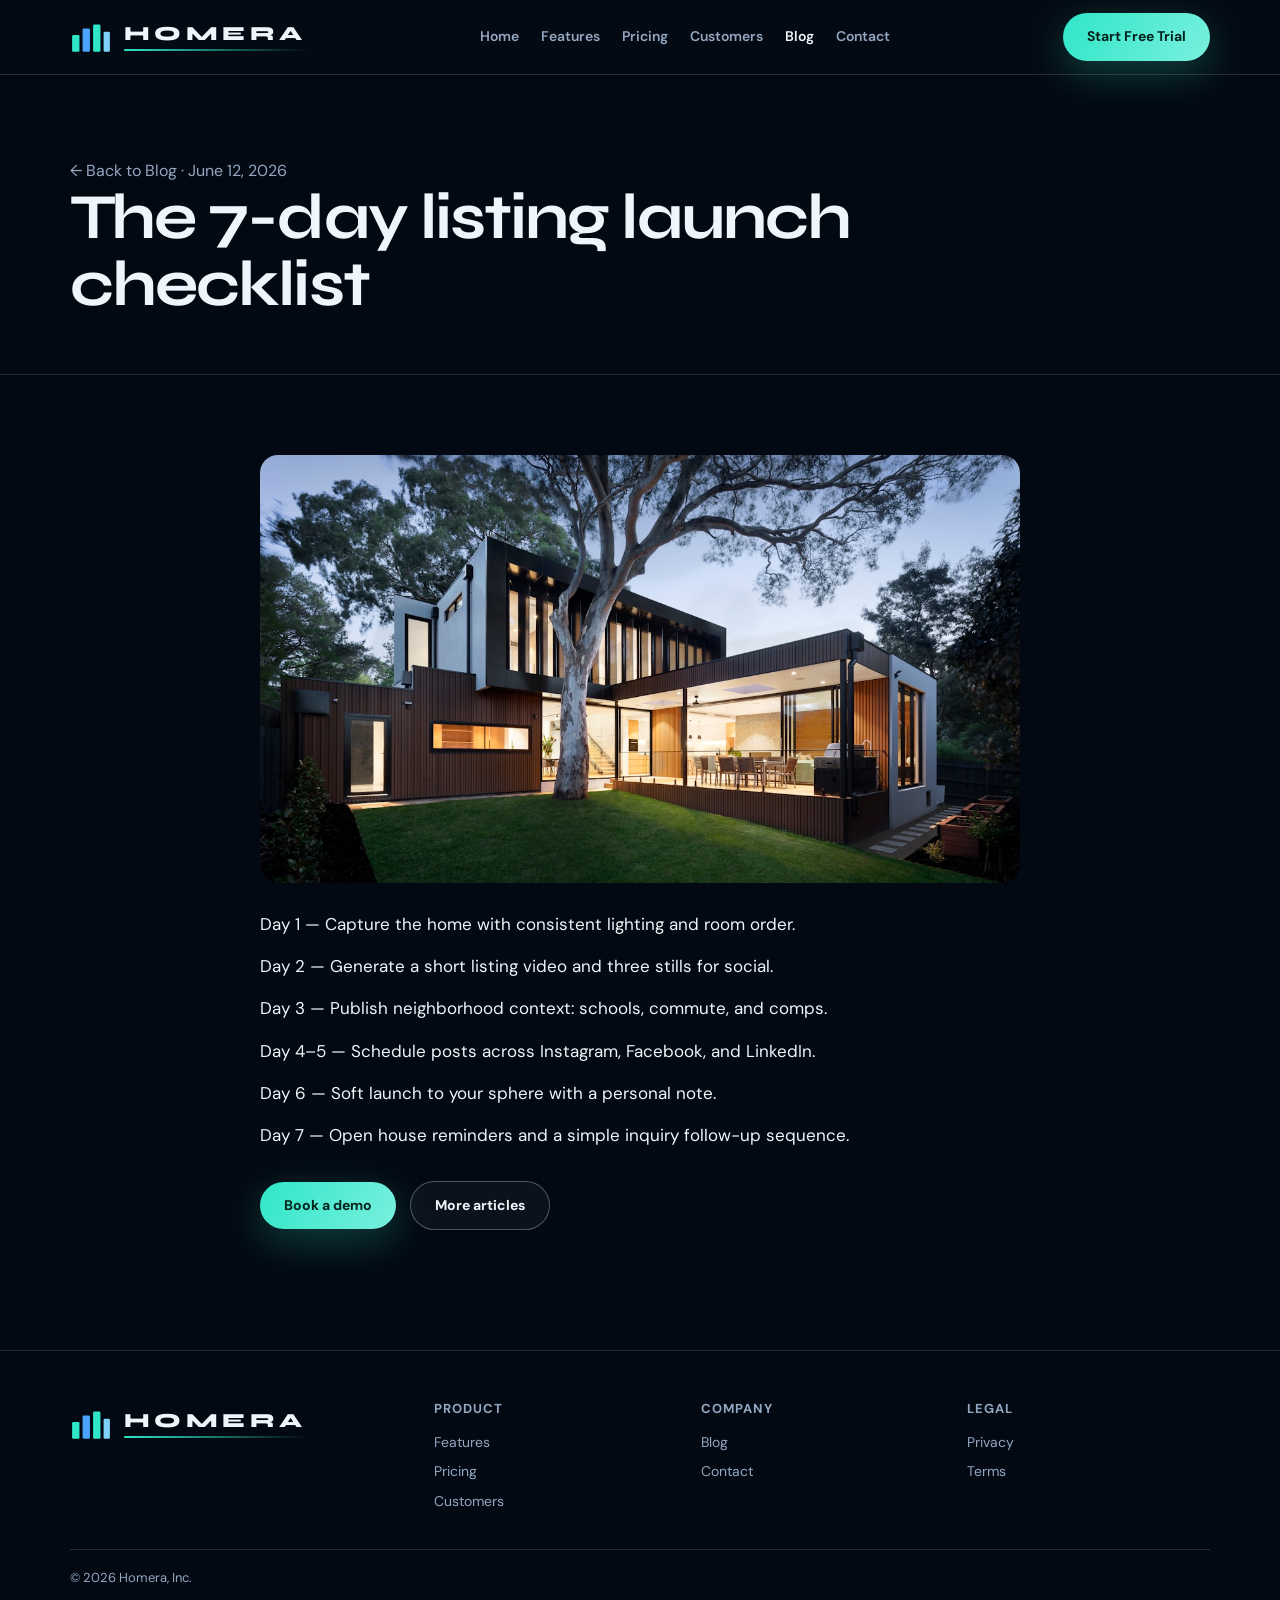
==== blog-listing-checklist.html @ 88673baa "Fix blog article links and reveal animation so content stays visible." ====
<!DOCTYPE html>
<html lang="en">
<head>
  <meta charset="utf-8" />
  <meta name="viewport" content="width=device-width, initial-scale=1" />
  <title>The 7-day listing launch checklist | Homera Blog</title>
  <link href="https://fonts.googleapis.com/css2?family=Syne:wght@600;700;800&family=DM+Sans:wght@400;500;600;700&display=swap" rel="stylesheet" />
  <link rel="stylesheet" href="styles.css" />
  <link rel="icon" href="favicon.svg" type="image/svg+xml"/>
  <meta name="theme-color" content="#050b14"/>
</head>
<body>
<a class="skip-link" href="#main">Skip to content</a>
  <header>
    <div class="wrap nav">
      <a class="logo logo-homera" href="index.html" aria-label="Homera home"><svg class="logo-icon" viewBox="0 0 40 32" aria-hidden="true"><rect x="2" y="14" width="7" height="16" rx="1.2" fill="#2fe6c8"/><rect x="12" y="8" width="7" height="22" rx="1.2" fill="#4aa3ff"/><rect x="22" y="4" width="7" height="26" rx="1.2" fill="#2fe6c8"/><rect x="32" y="11" width="6" height="19" rx="1.2" fill="#7dd3fc"/></svg><span class="logo-copy"><span class="logo-name">HOMERA</span><span class="logo-rule"></span></span></a>
      <button class="nav-toggle" id="navToggle" aria-label="Menu">☰</button>
      <nav class="nav-links" id="navLinks">
        <a href="index.html">Home</a><a href="features.html">Features</a><a href="pricing.html">Pricing</a>
        <a href="customers.html">Customers</a><a class="active" href="blog.html">Blog</a><a href="contact.html">Contact</a>
      </nav>
      <a class="btn btn-primary" href="contact.html">Start Free Trial</a>
    </div>
  </header>
<main id="main">

  <div class="page-hero"><div class="wrap">
    <p class="muted"><a href="blog.html">← Back to Blog</a> · June 12, 2026</p>
    <h1 style="max-width:18ch">The 7-day listing launch checklist</h1>
  </div></div>
  <section><div class="wrap" style="max-width:760px">
    <img src="images/home.jpg" alt="" style="border-radius:18px;margin-bottom:28px;width:100%;aspect-ratio:16/9;object-fit:cover" loading="eager"/>
    <p class="muted" style="font-size:17px;margin:0 0 16px;color:var(--text)">Day 1 — Capture the home with consistent lighting and room order.</p><p class="muted" style="font-size:17px;margin:0 0 16px;color:var(--text)">Day 2 — Generate a short listing video and three stills for social.</p><p class="muted" style="font-size:17px;margin:0 0 16px;color:var(--text)">Day 3 — Publish neighborhood context: schools, commute, and comps.</p><p class="muted" style="font-size:17px;margin:0 0 16px;color:var(--text)">Day 4–5 — Schedule posts across Instagram, Facebook, and LinkedIn.</p><p class="muted" style="font-size:17px;margin:0 0 16px;color:var(--text)">Day 6 — Soft launch to your sphere with a personal note.</p><p class="muted" style="font-size:17px;margin:0 0 16px;color:var(--text)">Day 7 — Open house reminders and a simple inquiry follow-up sequence.</p>
    <p style="margin-top:32px"><a class="btn btn-primary" href="contact.html">Book a demo</a>
    <a class="btn btn-ghost" href="blog.html" style="margin-left:10px">More articles</a></p>
  </div></section>

</main>
<footer>
  <div class="wrap">
    <div class="footer-grid">
      <div><a class="logo logo-homera" href="index.html" aria-label="Homera home"><svg class="logo-icon" viewBox="0 0 40 32" aria-hidden="true"><rect x="2" y="14" width="7" height="16" rx="1.2" fill="#2fe6c8"/><rect x="12" y="8" width="7" height="22" rx="1.2" fill="#4aa3ff"/><rect x="22" y="4" width="7" height="26" rx="1.2" fill="#2fe6c8"/><rect x="32" y="11" width="6" height="19" rx="1.2" fill="#7dd3fc"/></svg><span class="logo-copy"><span class="logo-name">HOMERA</span><span class="logo-rule"></span></span></a></div>
      <div><h4>Product</h4><a href="features.html">Features</a><a href="pricing.html">Pricing</a><a href="customers.html">Customers</a></div>
      <div><h4>Company</h4><a href="blog.html">Blog</a><a href="contact.html">Contact</a></div>
      <div><h4>Legal</h4><a href="privacy.html">Privacy</a><a href="terms.html">Terms</a></div>
    </div>
    <div class="footer-bottom">© 2026 Homera, Inc.</div>
  </div>
</footer>
<script src="app.js"></script>
</body>
</html>
---- styles.css ----
﻿/* Homera â€” shared styles */
:root {
  --bg: #050b14; --card: #0c1624; --text: #f3f7fb; --muted: #8fa3bc;
  --accent: #2fe6c8; --blue: #3b9cff; --line: rgba(255,255,255,.1);
  --ease: cubic-bezier(.22,1,.36,1);
}
* { box-sizing: border-box; margin: 0; padding: 0; }
html { scroll-behavior: smooth; }
body { font-family: "DM Sans", system-ui, sans-serif; background: var(--bg); color: var(--text); line-height: 1.55; }
a { color: inherit; text-decoration: none; }
img { max-width: 100%; display: block; }
.wrap { width: min(1140px, calc(100% - 40px)); margin: 0 auto; }
.btn {
  display: inline-flex; align-items: center; justify-content: center; gap: 8px;
  border-radius: 999px; padding: 13px 24px; font-weight: 700; font-size: 14px; border: 0; cursor: pointer;
  transition: transform .35s var(--ease), box-shadow .35s;
  font-family: inherit;
}
.btn:hover { transform: translateY(-3px); }
.btn-primary { background: linear-gradient(120deg, var(--accent), #7af0de); color: #04241f; box-shadow: 0 12px 40px rgba(47,230,200,.25); }
.btn-ghost { border: 1px solid var(--line); background: rgba(255,255,255,.04); color: var(--text); }
.btn-full { width: 100%; }

header {
  position: sticky; top: 0; z-index: 50; backdrop-filter: blur(18px);
  background: rgba(5,11,20,.82); border-bottom: 1px solid var(--line);
}
.nav { display: flex; align-items: center; justify-content: space-between; min-height: 74px; gap: 16px; }
.logo { font-family: Syne, sans-serif; font-weight: 800; font-size: 26px; letter-spacing: -.03em; }
.logo span { color: var(--accent); }
.nav-links { display: flex; gap: 22px; color: var(--muted); font-size: 14px; font-weight: 600; }
.nav-links a:hover, .nav-links a.active { color: var(--text); }
.nav-toggle { display: none; background: none; border: 0; color: #fff; font-size: 22px; cursor: pointer; }
.nav-links.open { display: flex; }

.hero-full {
  position: relative; min-height: 88vh; display: grid; align-items: center;
  background-size: cover; background-position: center;
}
.hero-full::before {
  content: ""; position: absolute; inset: 0;
  background: linear-gradient(100deg, rgba(5,11,20,.92) 20%, rgba(5,11,20,.55) 70%, rgba(5,11,20,.35));
}
.hero-full .wrap { position: relative; z-index: 1; padding: 80px 0; }
.eyebrow {
  display: inline-flex; align-items: center; gap: 8px; padding: 6px 12px; border-radius: 999px;
  border: 1px solid var(--line); background: rgba(47,230,200,.1); color: var(--accent);
  font-size: 12px; font-weight: 700; letter-spacing: .12em; text-transform: uppercase; margin-bottom: 16px;
}
h1, h2, h3 { font-family: Syne, sans-serif; letter-spacing: -.03em; }
h1 { font-size: clamp(38px, 5.5vw, 64px); line-height: 1.05; margin-bottom: 16px; max-width: 14ch; }
h1 .grad {
  background: linear-gradient(110deg, #fff, var(--accent), var(--blue));
  -webkit-background-clip: text; background-clip: text; color: transparent;
}
.lead { color: var(--muted); font-size: 18px; max-width: 38ch; margin-bottom: 28px; }
.hero-actions { display: flex; flex-wrap: wrap; gap: 12px; }

.page-hero { padding: 72px 0 40px; border-bottom: 1px solid var(--line); }
.page-hero h1 { max-width: none; }
.page-hero p { color: var(--muted); max-width: 56ch; margin-top: 12px; }

section { padding: 80px 0; }
.section-head { max-width: 620px; margin-bottom: 40px; }
.section-head h2 { font-size: clamp(28px, 3.5vw, 40px); margin: 10px 0 12px; }
.section-head p { color: var(--muted); }

.grid-3 { display: grid; grid-template-columns: repeat(3, 1fr); gap: 20px; }
.grid-2 { display: grid; grid-template-columns: 1.05fr .95fr; gap: 40px; align-items: center; }
.card {
  background: var(--card); border: 1px solid var(--line); border-radius: 20px; padding: 24px;
  transition: transform .4s var(--ease), border-color .3s;
}
.card:hover { transform: translateY(-8px); border-color: rgba(47,230,200,.35); }
.card img { border-radius: 14px; aspect-ratio: 16/10; object-fit: cover; margin-bottom: 16px; width: 100%; }
.card h3 { font-size: 18px; margin-bottom: 8px; }
.card p { color: var(--muted); font-size: 14px; }
.price { font-size: 36px; margin: 12px 0; }
.price span { font-size: 14px; color: var(--muted); font-family: "DM Sans", sans-serif; }

.split-img { border-radius: 24px; aspect-ratio: 4/3; object-fit: cover; width: 100%; box-shadow: 0 30px 60px rgba(0,0,0,.35); }
.muted { color: var(--muted); }
.list { margin: 18px 0 24px; padding-left: 18px; color: var(--muted); }
.list li { margin: 8px 0; }

.cta-band {
  margin: 20px 0 80px; border-radius: 28px; padding: 48px;
  background: linear-gradient(120deg, #0d2a3c, #0a1f2e 40%, #0d3d36);
  border: 1px solid var(--line);
  display: flex; justify-content: space-between; align-items: center; gap: 24px; flex-wrap: wrap;
}
.cta-band h2 { font-size: 30px; }
.cta-band p { color: var(--muted); margin-top: 8px; }

.faq details {
  border: 1px solid var(--line); border-radius: 14px; padding: 16px 18px; margin-bottom: 10px; background: var(--card);
}
.faq summary { cursor: pointer; font-weight: 700; list-style: none; }
.faq summary::-webkit-details-marker { display: none; }
.faq details p { color: var(--muted); margin-top: 10px; font-size: 14px; }

.form { display: grid; gap: 14px; max-width: 560px; }
.form label { font-size: 13px; font-weight: 700; }
.form input, .form textarea, .form select {
  width: 100%; padding: 13px 14px; border-radius: 12px; border: 1px solid var(--line);
  background: #08111d; color: var(--text); font: inherit; outline: none;
}
.form input:focus, .form textarea:focus { border-color: var(--accent); }
.form-success {
  display: none; padding: 16px; border-radius: 12px; background: rgba(47,230,200,.12);
  border: 1px solid rgba(47,230,200,.35); color: var(--accent); font-weight: 600;
}
.form-success.show { display: block; }

.blog-card time { color: var(--muted); font-size: 12px; }
.testimonial { position: relative; }
.testimonial .who { display: flex; gap: 12px; align-items: center; margin-top: 16px; }
.testimonial .who img { width: 44px; height: 44px; border-radius: 50%; object-fit: cover; }
.testimonial .who strong { display: block; font-size: 14px; }
.testimonial .who span { color: var(--muted); font-size: 12px; }

footer { border-top: 1px solid var(--line); padding: 48px 0 28px; margin-top: 40px; }
.footer-grid { display: grid; grid-template-columns: 1.4fr 1fr 1fr 1fr; gap: 24px; margin-bottom: 28px; }
.footer-grid h4 { font-size: 13px; letter-spacing: .08em; text-transform: uppercase; color: var(--muted); margin-bottom: 12px; }
.footer-grid a { display: block; color: var(--muted); font-size: 14px; margin: 8px 0; }
.footer-grid a:hover { color: var(--text); }
.footer-bottom { color: var(--muted); font-size: 13px; border-top: 1px solid var(--line); padding-top: 18px; }

.reveal { opacity: 0; transform: translateY(28px); transition: .75s var(--ease); }
.reveal.in { opacity: 1; transform: none; }

@media (max-width: 900px) {
  .nav-toggle { display: block; }
  .nav-links {
    display: none; position: absolute; left: 0; right: 0; top: 74px;
    flex-direction: column; background: #08111d; padding: 16px 20px 20px; border-bottom: 1px solid var(--line);
  }
  .nav-links.open { display: flex; }
  .grid-3, .grid-2, .footer-grid { grid-template-columns: 1fr; }
  .hero-full { min-height: 78vh; }
}

/* ---- professional sections ---- */
.stats-strip{display:grid;grid-template-columns:repeat(4,1fr);gap:16px;margin:0}
.stat-box{text-align:center;padding:28px 16px;border:1px solid var(--line,rgba(255,255,255,.1));border-radius:18px;background:var(--card,rgba(255,255,255,.04))}
.stat-box b{display:block;font-size:clamp(28px,3vw,40px);letter-spacing:-.03em;margin-bottom:6px}
.stat-box span{font-size:13px;opacity:.75}
.logos-row{display:flex;flex-wrap:wrap;gap:18px 32px;align-items:center;justify-content:center;opacity:.7;font-weight:700;letter-spacing:.06em;font-size:13px;text-transform:uppercase}
.logos-row span{padding:10px 14px;border:1px solid var(--line,rgba(0,0,0,.08));border-radius:999px}
.process{display:grid;grid-template-columns:repeat(4,1fr);gap:16px;counter-reset:step}
.process .step{position:relative;padding:22px;border-radius:18px;border:1px solid var(--line,rgba(255,255,255,.1));background:var(--card,rgba(255,255,255,.03))}
.process .step::before{counter-increment:step;content:counter(step,decimal-leading-zero);display:block;font-weight:800;font-size:22px;margin-bottom:10px;opacity:.9}
.process .step h3{margin-bottom:8px;font-size:17px}
.process .step p{font-size:14px;opacity:.75;line-height:1.55}
.integrations{display:grid;grid-template-columns:repeat(6,1fr);gap:10px}
.integrations div{text-align:center;padding:16px 8px;border-radius:14px;border:1px solid var(--line,rgba(255,255,255,.1));font-size:12px;font-weight:700}
.newsletter{display:grid;grid-template-columns:1.2fr .8fr;gap:20px;align-items:center;padding:36px;border-radius:24px;border:1px solid var(--line,rgba(255,255,255,.1))}
.newsletter form{display:flex;gap:10px;flex-wrap:wrap}
.newsletter input{flex:1;min-width:200px;padding:13px 14px;border-radius:12px;border:1px solid var(--line,rgba(255,255,255,.15));font:inherit;background:transparent;color:inherit}
.contact-grid{display:grid;grid-template-columns:1.1fr .9fr;gap:28px;align-items:start}
.contact-cards{display:grid;gap:12px}
.contact-card{padding:18px;border-radius:16px;border:1px solid var(--line,rgba(255,255,255,.1));background:var(--card,rgba(255,255,255,.03))}
.contact-card h4{margin-bottom:6px;font-size:15px}
.contact-card p{font-size:14px;opacity:.75;line-height:1.5}
.form-row{display:grid;grid-template-columns:1fr 1fr;gap:12px}
.map-box{border-radius:18px;min-height:220px;border:1px solid var(--line,rgba(255,255,255,.1));display:grid;place-items:center;padding:24px;text-align:center;background:linear-gradient(145deg,rgba(127,127,127,.08),rgba(127,127,127,.02))}
.quote-band{padding:40px;border-radius:24px;border:1px solid var(--line,rgba(255,255,255,.1));text-align:center}
.quote-band blockquote{font-size:clamp(20px,2.6vw,28px);line-height:1.4;max-width:40ch;margin:0 auto 16px;letter-spacing:-.02em}
@media(max-width:900px){
  .stats-strip,.process,.integrations,.newsletter,.contact-grid,.form-row{grid-template-columns:1fr 1fr}
  .integrations{grid-template-columns:repeat(3,1fr)}
  .newsletter,.contact-grid{grid-template-columns:1fr}
  .process{grid-template-columns:1fr}
}

/* ==== frontend polish: alignment, FAQ, sections ==== */
.section-tight { padding: 36px 0 !important; }
.section-head { max-width: 640px; }
.section-head.center { text-align: center; margin-left: auto; margin-right: auto; }
.section-head.center + .stats-strip,
.section-head.center + .process,
.section-head.center + .grid-3,
.section-head.center + .faq,
.section-head.center + .integrations { }

.grid-3 > .card,
.grid > .product,
.grid > .card {
  height: 100%;
  display: flex;
  flex-direction: column;
}
.card p:last-child { margin-top: auto; }

/* FAQ â€” professional accordion */
.faq {
  max-width: 760px;
  margin: 0 auto;
  display: grid;
  gap: 12px;
}
.faq details {
  border: 1px solid var(--line, rgba(255,255,255,.12));
  border-radius: 16px;
  padding: 0;
  margin: 0;
  background: var(--card, rgba(255,255,255,.04));
  overflow: hidden;
  transition: border-color .25s, box-shadow .25s, transform .25s;
}
.faq details:hover {
  border-color: rgba(127,127,127,.35);
}
.faq details[open] {
  box-shadow: 0 12px 36px rgba(0,0,0,.08);
}
.faq summary {
  cursor: pointer;
  font-weight: 700;
  list-style: none;
  display: flex;
  align-items: center;
  justify-content: space-between;
  gap: 16px;
  padding: 18px 20px;
  line-height: 1.35;
  font-size: 15px;
}
.faq summary::-webkit-details-marker { display: none; }
.faq summary::after {
  content: "+";
  flex: 0 0 auto;
  width: 28px;
  height: 28px;
  border-radius: 50%;
  display: grid;
  place-items: center;
  font-size: 18px;
  font-weight: 600;
  line-height: 1;
  border: 1px solid var(--line, rgba(127,127,127,.25));
  opacity: .85;
  transition: transform .25s, background .25s;
}
.faq details[open] summary::after {
  content: "–";
  transform: none;
  background: rgba(127,127,127,.08);
}
.faq details p {
  margin: 0;
  padding: 0 20px 18px;
  color: var(--muted, #6b7280);
  font-size: 14px;
  line-height: 1.65;
  max-width: 62ch;
}

/* Process polish */
.process {
  align-items: stretch;
}
.process .step {
  height: 100%;
  display: flex;
  flex-direction: column;
}
.process .step::before {
  font-variant-numeric: tabular-nums;
  letter-spacing: .04em;
  margin-bottom: 14px;
}

/* Stats / logos alignment */
.stats-strip {
  align-items: stretch;
}
.stat-box {
  display: flex;
  flex-direction: column;
  justify-content: center;
  min-height: 120px;
}
.logos-row {
  gap: 12px 14px;
  justify-content: center;
}

/* Newsletter / CTA alignment */
.newsletter {
  align-items: center;
}
.newsletter form {
  width: 100%;
  align-items: center;
}
.newsletter input {
  min-height: 48px;
}
.cta-band {
  align-items: center;
}

/* Contact form should fill grid column */
.contact-grid .form {
  max-width: none;
  width: 100%;
}
.form-row {
  align-items: start;
}
.form label {
  display: block;
  margin-bottom: 6px;
}
.form input[type="checkbox"] {
  width: auto;
  display: inline-block;
  vertical-align: middle;
}

/* Quote band */
.quote-band {
  max-width: 900px;
  margin-left: auto;
  margin-right: auto;
}

/* Integrations wrap nicely */
.integrations {
  align-items: stretch;
}
.integrations div {
  display: grid;
  place-items: center;
  min-height: 56px;
}

@media (max-width: 900px) {
  .stats-strip { grid-template-columns: 1fr 1fr !important; }
  .process { grid-template-columns: 1fr !important; }
  .integrations { grid-template-columns: repeat(3, 1fr) !important; }
  .newsletter, .contact-grid, .form-row { grid-template-columns: 1fr !important; }
  .faq summary { font-size: 14px; padding: 16px; }
  .faq details p { padding: 0 16px 16px; }
  .section-tight { padding: 28px 0 !important; }
}

.check-row label{display:flex;align-items:flex-start;gap:10px;font-weight:600;line-height:1.45;cursor:pointer}
.check-row input{margin-top:3px}
.nav{flex-wrap:wrap}
.nav .btn{white-space:nowrap}
@media(max-width:1100px){
  .nav-links{gap:14px;font-size:13px}
}

/* ---- UX readability / contrast / interaction fixes ---- */
/* ---- UX readability / contrast / interaction fixes ---- */
.stat-box span,
.process .step p,
.logos-row,
.contact-card p {
  opacity: 1 !important;
}
.stat-box span,
.process .step p {
  color: var(--muted) !important;
}
.faq details[open] summary::after {
  content: "–" !important;
}
.btn {
  transition: transform .35s var(--ease), background .25s ease, border-color .25s ease, box-shadow .25s ease, filter .25s ease !important;
}
input::placeholder,
textarea::placeholder {
  opacity: 1;
  color: #6b7f96;
}
.footer-grid a:hover {
  color: var(--ink, var(--text, #111));
}
.product.is-hidden,
[data-product].is-hidden {
  display: none !important;
}
.filter-panel {
  display: none;
  padding: 8px 0 12px;
  border-bottom: 1px solid var(--line, #e5e5e5);
}
.filter-group.open .filter-panel { display: block; }
.filter-group.open > button span { transform: rotate(45deg); display: inline-block; }
.filter-panel label {
  display: flex;
  align-items: center;
  gap: 8px;
  padding: 6px 0;
  font-size: 13px;
  font-weight: 500;
  cursor: pointer;
  color: var(--muted, #525252);
}
.filter-chip-row { display: flex; flex-wrap: wrap; gap: 8px; margin: 10px 0 16px; }
.filter-chip {
  border: 1px solid var(--line, #e5e5e5);
  background: #fff;
  border-radius: 999px;
  padding: 7px 12px;
  font: inherit;
  font-size: 12px;
  font-weight: 700;
  cursor: pointer;
}
.filter-chip.active {
  background: var(--ink, #171717);
  color: #fff;
  border-color: transparent;
}
.filter-empty {
  display: none;
  color: var(--muted);
  padding: 20px 0;
}
.filter-empty.show { display: block; }


/* Homera contrast */
.btn-ghost {
  border-color: rgba(255,255,255,.28) !important;
}
.btn-ghost:hover {
  background: rgba(255,255,255,.1) !important;
  border-color: rgba(47,230,200,.5) !important;
}
.btn-primary:hover {
  filter: brightness(1.08);
  box-shadow: 0 14px 40px rgba(47,230,200,.35);
}
input::placeholder,
textarea::placeholder {
  color: #7a8fa8 !important;
}
:root { --line: rgba(255,255,255,.16); }



/* ---- Reviews section ---- */
.reviews-grid {
  display: grid;
  grid-template-columns: repeat(3, 1fr);
  gap: 18px;
  margin-top: 8px;
}
.review-card {
  padding: 24px 22px;
  border-radius: 18px;
  border: 1px solid var(--line, rgba(127,127,127,.2));
  background: var(--card, var(--panel, #fff));
  display: flex;
  flex-direction: column;
  gap: 14px;
  height: 100%;
  transition: transform .35s var(--ease, ease);
}
.review-card:hover { transform: translateY(-6px); }
.review-stars {
  color: #f59e0b;
  letter-spacing: 2px;
  font-size: 14px;
  line-height: 1;
}
.review-card > p {
  font-size: 15px;
  line-height: 1.55;
  flex: 1;
  margin: 0;
}
.review-author {
  display: flex;
  align-items: center;
  gap: 12px;
  margin-top: 4px;
}
.review-avatar {
  width: 42px;
  height: 42px;
  border-radius: 50%;
  display: grid;
  place-items: center;
  font-weight: 800;
  font-size: 13px;
  letter-spacing: .02em;
  flex-shrink: 0;
}
.review-author strong {
  display: block;
  font-size: 14px;
}
.review-author .muted,
.review-author span:last-child {
  display: block;
  font-size: 12px;
  margin-top: 2px;
}
@media (max-width: 900px) {
  .reviews-grid { grid-template-columns: 1fr !important; }
}

/* ---- Modern standards baseline ---- */
:root {
  --bg: #030912;
  --card: #0a1524;
  --text: #eef5fb;
  --muted: #93a7c0;
  --accent: #2fe6c8;
  --blue: #4aa3ff;
  --line: rgba(255,255,255,.14);
  --radius: 18px;
  --focus: #2fe6c8;
}


/* ---- Modern standards baseline ---- */
:focus-visible {
  outline: 3px solid var(--focus, #2563eb);
  outline-offset: 3px;
}
.skip-link {
  position: absolute;
  left: 12px;
  top: -48px;
  z-index: 1000;
  background: var(--focus, #111);
  color: #fff;
  padding: 10px 14px;
  border-radius: 10px;
  font-weight: 700;
  font-size: 14px;
}
.skip-link:focus {
  top: 12px;
}
img { height: auto; }
@media (prefers-reduced-motion: reduce) {
  html { scroll-behavior: auto; }
  *, *::before, *::after {
    animation-duration: 0.01ms !important;
    animation-iteration-count: 1 !important;
    transition-duration: 0.01ms !important;
  }
  .reveal { opacity: 1 !important; transform: none !important; filter: none !important; }
}
.cookie-bar {
  position: fixed;
  left: 16px;
  right: 16px;
  bottom: 16px;
  z-index: 90;
  max-width: 720px;
  margin: 0 auto;
  display: none;
  align-items: center;
  justify-content: space-between;
  gap: 14px;
  padding: 14px 16px;
  border-radius: 14px;
  background: rgba(15,15,15,.94);
  color: #fff;
  border: 1px solid rgba(255,255,255,.12);
  box-shadow: 0 16px 40px rgba(0,0,0,.25);
  font-size: 14px;
  line-height: 1.4;
}
.cookie-bar.show { display: flex; flex-wrap: wrap; }
.cookie-bar a { color: #fff; text-decoration: underline; }
.cookie-bar .btn { margin: 0; }
.to-top {
  position: fixed;
  right: 18px;
  bottom: 18px;
  z-index: 80;
  width: 44px;
  height: 44px;
  border-radius: 50%;
  border: 0;
  cursor: pointer;
  display: none;
  place-items: center;
  font-weight: 800;
  background: var(--focus, #111);
  color: #fff;
  box-shadow: 0 10px 24px rgba(0,0,0,.2);
}
.to-top.show { display: grid; }
@media (max-width: 900px) {
  .cookie-bar { left: 10px; right: 10px; bottom: 10px; }
}

/* ---- Brand logo system ---- */
/* Homera logo — skyline bars + tracked wordmark */
.logo.logo-homera, .logo {
  display: inline-flex !important;
  align-items: center;
  gap: 12px;
  text-decoration: none;
}
.logo-homera .logo-icon { width: 42px; height: 34px; flex-shrink: 0; }
.logo-homera .logo-copy { display: flex; flex-direction: column; gap: 5px; }
.logo-homera .logo-name {
  font-family: Syne, sans-serif;
  font-weight: 800;
  font-size: 20px;
  letter-spacing: .22em;
  color: #eef5fb;
  line-height: 1;
}
.logo-homera .logo-rule {
  display: block;
  width: 100%;
  height: 2px;
  background: linear-gradient(90deg, #2fe6c8, transparent);
  border-radius: 2px;
}
.logo-mark, .logo-text { display: none !important; }

/* ---- Unique motion / section language ---- */
/* Homera motion — glow stagger + soft scale */
.reveal { opacity: 0; transform: translateY(28px); transition: .75s var(--ease); }
.reveal.in { opacity: 1; transform: none; }
.card { transition: transform .5s var(--ease), box-shadow .5s var(--ease), border-color .5s; }
.card:hover { transform: translateY(-10px); box-shadow: 0 24px 50px rgba(47,230,200,.12); border-color: rgba(47,230,200,.35); }
.stats-strip .stat-box { animation: hmPulse 4s ease-in-out infinite; }
.stats-strip .stat-box:nth-child(2) { animation-delay: .4s; }
.stats-strip .stat-box:nth-child(3) { animation-delay: .8s; }
.stats-strip .stat-box:nth-child(4) { animation-delay: 1.2s; }
@keyframes hmPulse { 0%,100%{ box-shadow: 0 0 0 rgba(47,230,200,0);} 50%{ box-shadow: 0 0 24px rgba(47,230,200,.15);} }
.process .step { transition: transform .45s var(--ease), border-color .45s; }
.process .step:hover { transform: translateY(-8px); border-color: rgba(47,230,200,.4); }
.section-head h2 { background: linear-gradient(90deg,#eef5fb,#2fe6c8); -webkit-background-clip: text; background-clip: text; color: transparent; }
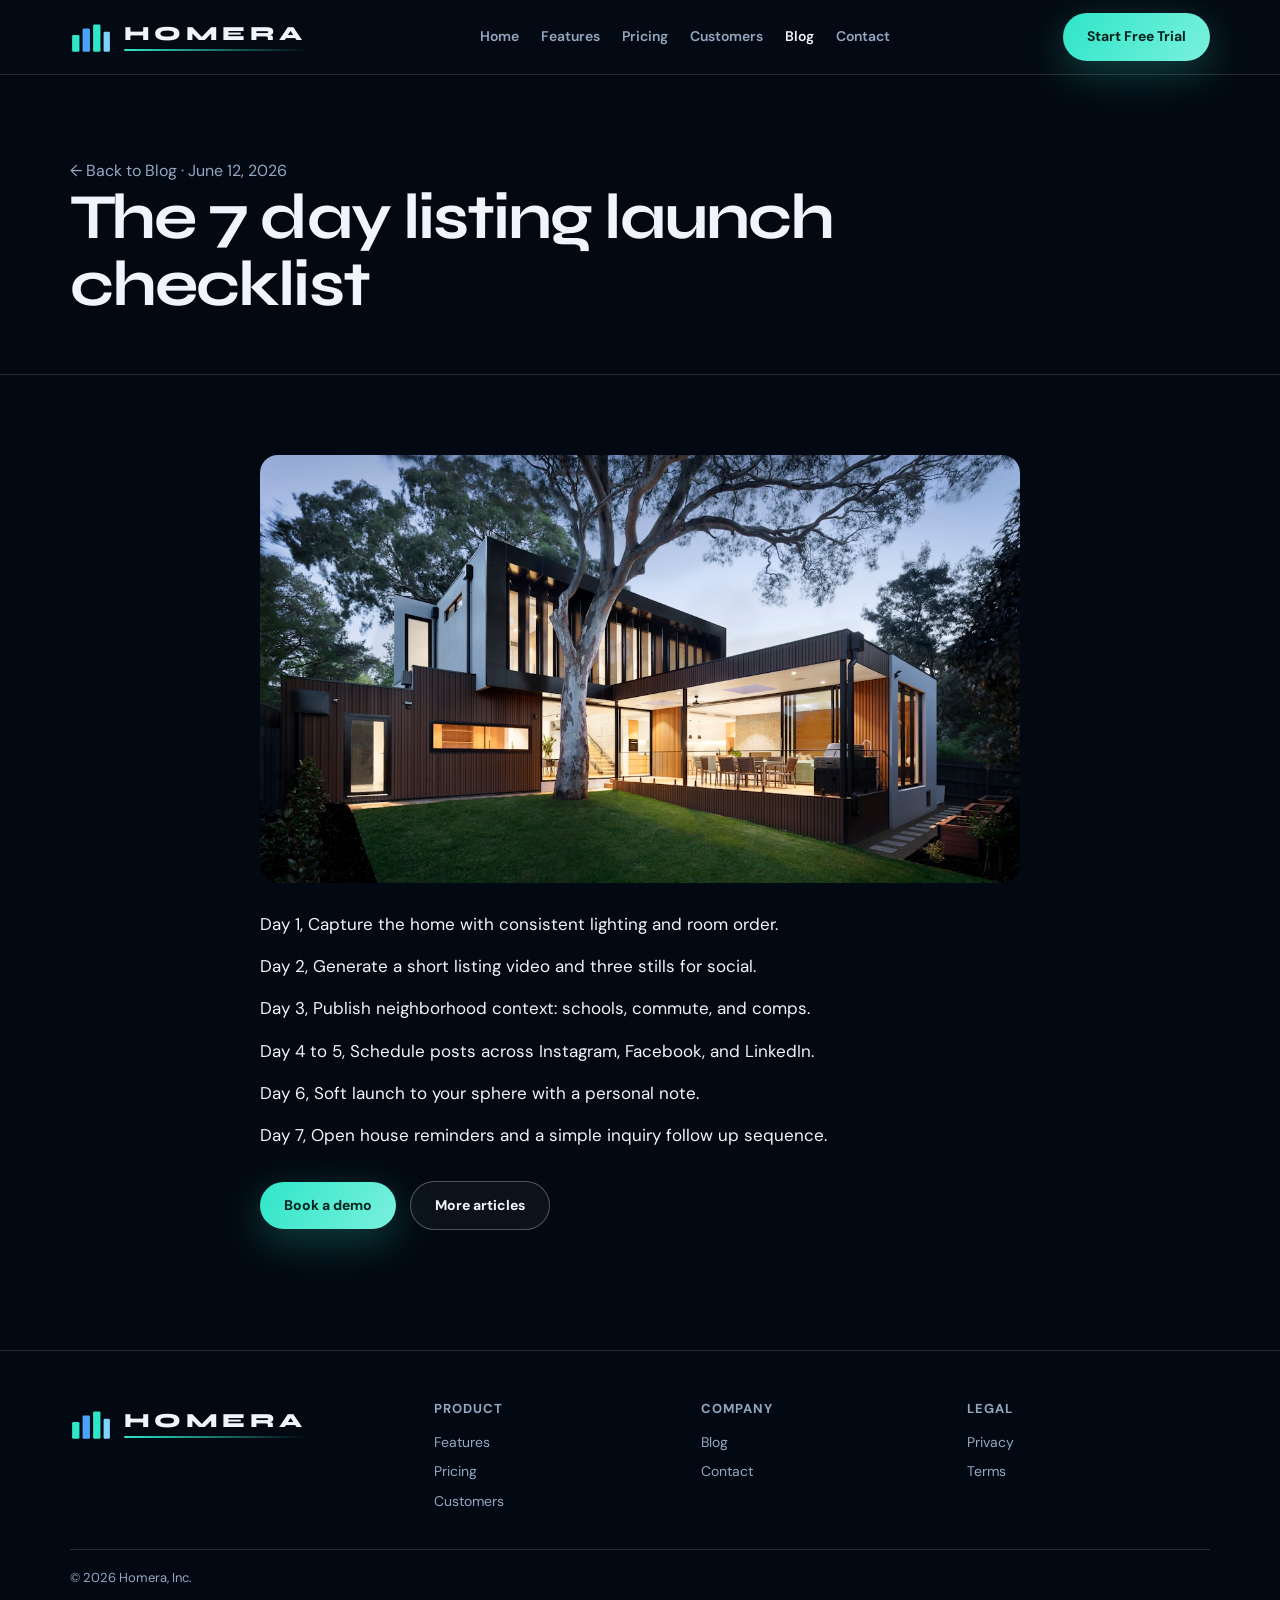
==== commit 558cd8e8: "Remove hyphens and long dashes from site copy. Rewrite visible content so compound words and em dash" ====
--- a/blog-listing-checklist.html
+++ b/blog-listing-checklist.html
@@ -3,7 +3,7 @@
 <head>
   <meta charset="utf-8" />
   <meta name="viewport" content="width=device-width, initial-scale=1" />
-  <title>The 7-day listing launch checklist | Homera Blog</title>
+  <title>The 7 day listing launch checklist | Homera Blog</title>
   <link href="https://fonts.googleapis.com/css2?family=Syne:wght@600;700;800&family=DM+Sans:wght@400;500;600;700&display=swap" rel="stylesheet" />
   <link rel="stylesheet" href="styles.css" />
   <link rel="icon" href="favicon.svg" type="image/svg+xml"/>
@@ -26,11 +26,11 @@
 
   <div class="page-hero"><div class="wrap">
     <p class="muted"><a href="blog.html">← Back to Blog</a> · June 12, 2026</p>
-    <h1 style="max-width:18ch">The 7-day listing launch checklist</h1>
+    <h1 style="max-width:18ch">The 7 day listing launch checklist</h1>
   </div></div>
   <section><div class="wrap" style="max-width:760px">
     <img src="images/home.jpg" alt="" style="border-radius:18px;margin-bottom:28px;width:100%;aspect-ratio:16/9;object-fit:cover" loading="eager"/>
-    <p class="muted" style="font-size:17px;margin:0 0 16px;color:var(--text)">Day 1 — Capture the home with consistent lighting and room order.</p><p class="muted" style="font-size:17px;margin:0 0 16px;color:var(--text)">Day 2 — Generate a short listing video and three stills for social.</p><p class="muted" style="font-size:17px;margin:0 0 16px;color:var(--text)">Day 3 — Publish neighborhood context: schools, commute, and comps.</p><p class="muted" style="font-size:17px;margin:0 0 16px;color:var(--text)">Day 4–5 — Schedule posts across Instagram, Facebook, and LinkedIn.</p><p class="muted" style="font-size:17px;margin:0 0 16px;color:var(--text)">Day 6 — Soft launch to your sphere with a personal note.</p><p class="muted" style="font-size:17px;margin:0 0 16px;color:var(--text)">Day 7 — Open house reminders and a simple inquiry follow-up sequence.</p>
+    <p class="muted" style="font-size:17px;margin:0 0 16px;color:var(--text)">Day 1, Capture the home with consistent lighting and room order.</p><p class="muted" style="font-size:17px;margin:0 0 16px;color:var(--text)">Day 2, Generate a short listing video and three stills for social.</p><p class="muted" style="font-size:17px;margin:0 0 16px;color:var(--text)">Day 3, Publish neighborhood context: schools, commute, and comps.</p><p class="muted" style="font-size:17px;margin:0 0 16px;color:var(--text)">Day 4 to 5, Schedule posts across Instagram, Facebook, and LinkedIn.</p><p class="muted" style="font-size:17px;margin:0 0 16px;color:var(--text)">Day 6, Soft launch to your sphere with a personal note.</p><p class="muted" style="font-size:17px;margin:0 0 16px;color:var(--text)">Day 7, Open house reminders and a simple inquiry follow up sequence.</p>
     <p style="margin-top:32px"><a class="btn btn-primary" href="contact.html">Book a demo</a>
     <a class="btn btn-ghost" href="blog.html" style="margin-left:10px">More articles</a></p>
   </div></section>
